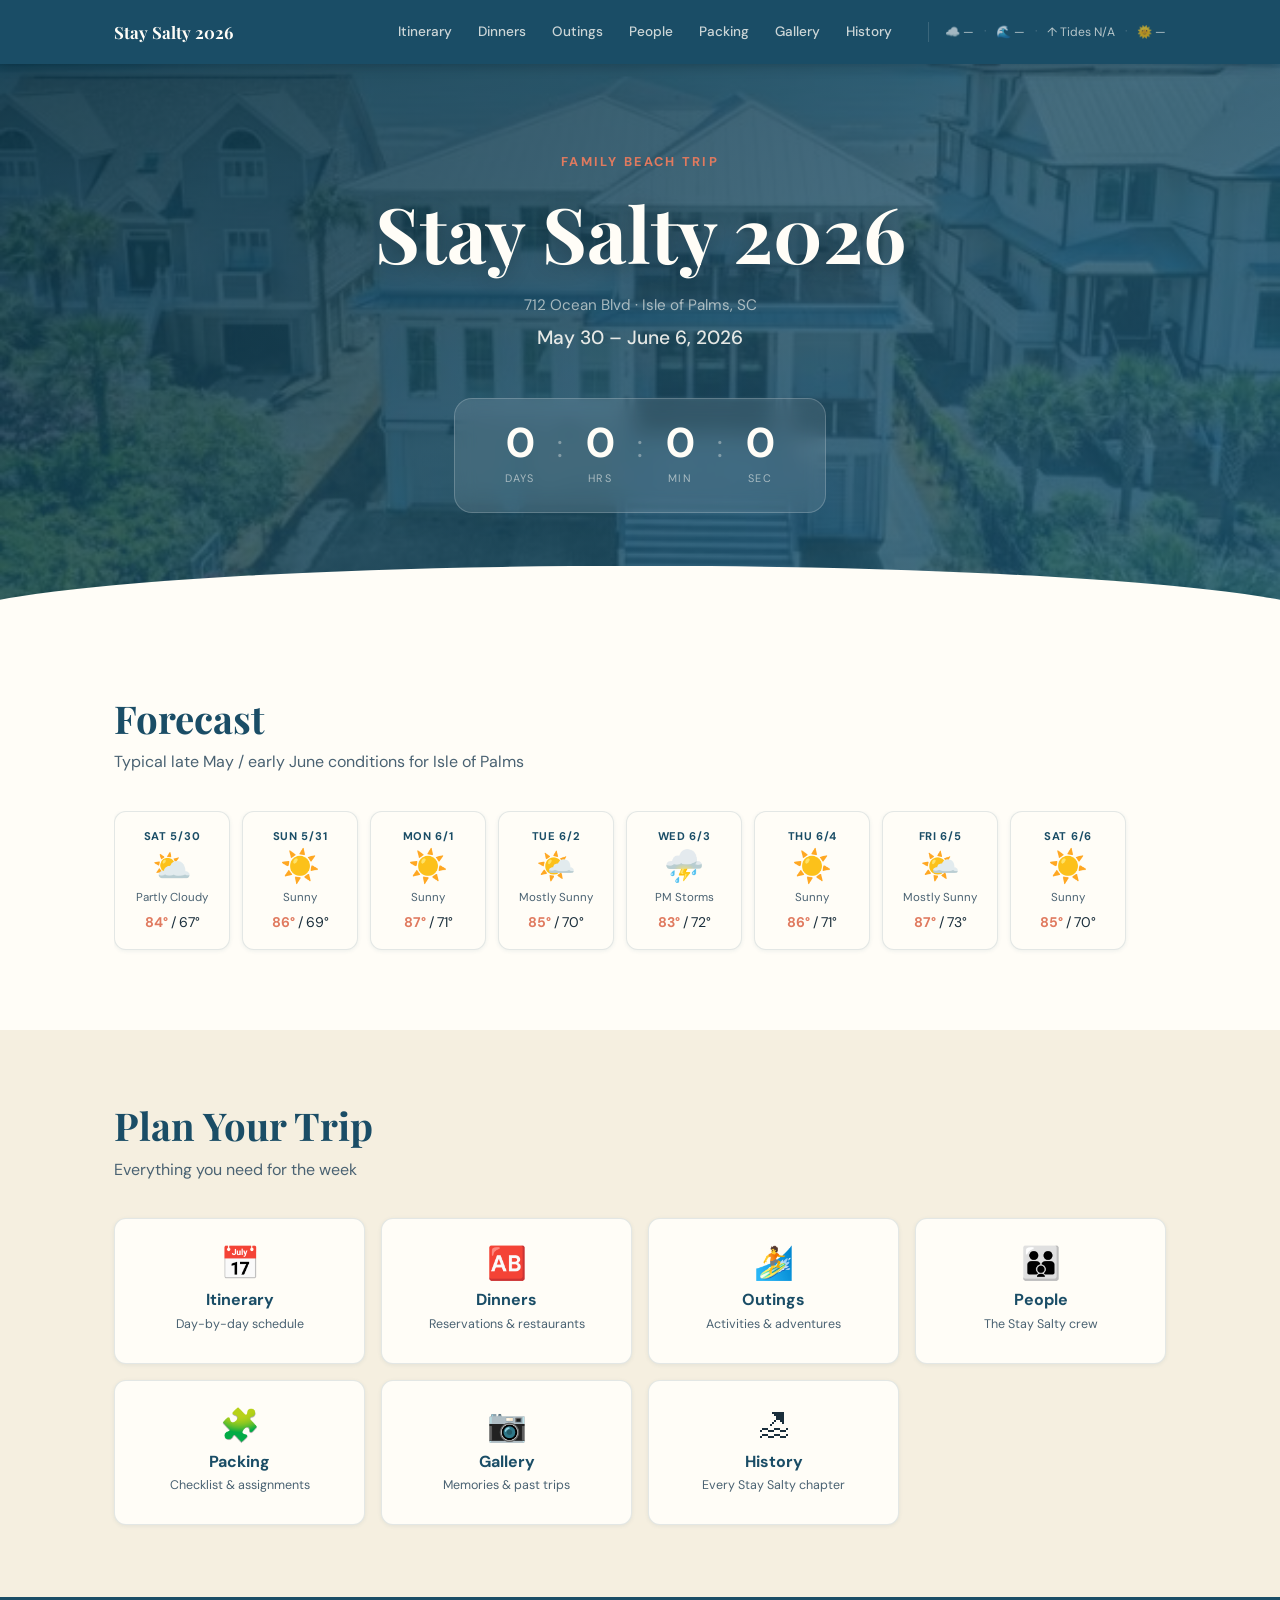
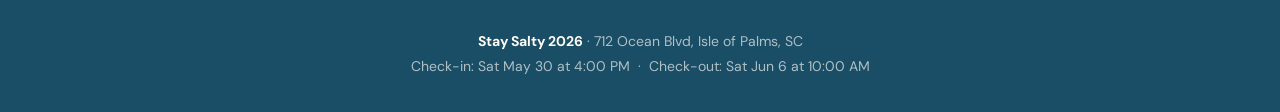
==== index.html @ 6be729a2 "Initial commit — Stay Salty 2026 website Full static site: itinerary, dinners, outings, people, pack" ====
<!DOCTYPE html>
<html lang="en">
<head>
  <meta charset="UTF-8">
  <meta name="viewport" content="width=device-width, initial-scale=1.0">
  <title>Stay Salty 2026 — Isle of Palms, SC</title>
  <link rel="preconnect" href="https://fonts.googleapis.com">
  <link rel="preconnect" href="https://fonts.gstatic.com" crossorigin>
  <link href="https://fonts.googleapis.com/css2?family=Playfair+Display:wght@400;700&family=DM+Sans:ital,wght@0,400;0,500;0,700;1,400&display=swap" rel="stylesheet">
  <link rel="stylesheet" href="css/style.css">
</head>
<body>

  <!-- ── Navigation ──────────────────────────────────────────────────── -->
  <nav id="main-nav">
    <div class="nav-inner">
      <a href="index.html" class="nav-brand">Stay Salty 2026</a>
      <ul class="nav-links">
        <li><a href="itinerary.html">Itinerary</a></li>
        <li><a href="dinners.html">Dinners</a></li>
        <li><a href="outings.html">Outings</a></li>
        <li><a href="people.html">People</a></li>
        <li><a href="packing.html">Packing</a></li>
        <li><a href="gallery.html">Gallery</a></li>
        <li><a href="history.html">History</a></li>
      </ul>
      <button class="nav-toggle" aria-label="Open menu">&#9776;</button>
    </div>
  </nav>

  <!-- ── Hero ────────────────────────────────────────────────────────── -->
  <header id="hero">
    <div class="hero-content">
      <p class="hero-eyebrow">Family Beach Trip</p>
      <h1>Stay Salty 2026</h1>
      <p class="hero-location">712 Ocean Blvd &middot; Isle of Palms, SC</p>
      <p class="hero-dates">May 30 &ndash; June 6, 2026</p>
      <div class="countdown" aria-label="Countdown to trip">
        <div class="countdown-unit"><span id="cd-days">--</span><label>Days</label></div>
        <div class="countdown-sep">:</div>
        <div class="countdown-unit"><span id="cd-hours">--</span><label>Hrs</label></div>
        <div class="countdown-sep">:</div>
        <div class="countdown-unit"><span id="cd-mins">--</span><label>Min</label></div>
        <div class="countdown-sep">:</div>
        <div class="countdown-unit"><span id="cd-secs">--</span><label>Sec</label></div>
      </div>
      <!-- Live conditions — shown below countdown on mobile, hidden on desktop (nav has it) -->
      <div class="hero-conditions" id="hero-conditions" aria-label="Live conditions">
        <div class="hc-item hc-loading" id="hc-weather">&#9729;&#65039;</div>
        <div class="hc-item hc-loading" id="hc-surf">&#127754;</div>
        <div class="hc-item hc-loading" id="hc-tide">&#8593;</div>
        <div class="hc-item hc-loading" id="hc-sun">&#127774;</div>
      </div>
    </div>
    <div class="hero-wave" aria-hidden="true"></div>
  </header>

  <!-- ── Weather Strip ────────────────────────────────────────────────── -->
  <section id="weather">
    <div class="container">
      <h2 class="section-title">Forecast</h2>
      <p class="section-sub">Typical late May / early June conditions for Isle of Palms</p>
      <div class="weather-strip">
        <div class="weather-day">
          <span class="w-label">Sat 5/30</span>
          <span class="w-icon">⛅</span>
          <span class="w-desc">Partly Cloudy</span>
          <span class="w-temps"><strong>84&deg;</strong>&thinsp;/&thinsp;67&deg;</span>
        </div>
        <div class="weather-day">
          <span class="w-label">Sun 5/31</span>
          <span class="w-icon">☀️</span>
          <span class="w-desc">Sunny</span>
          <span class="w-temps"><strong>86&deg;</strong>&thinsp;/&thinsp;69&deg;</span>
        </div>
        <div class="weather-day">
          <span class="w-label">Mon 6/1</span>
          <span class="w-icon">☀️</span>
          <span class="w-desc">Sunny</span>
          <span class="w-temps"><strong>87&deg;</strong>&thinsp;/&thinsp;71&deg;</span>
        </div>
        <div class="weather-day">
          <span class="w-label">Tue 6/2</span>
          <span class="w-icon">🌤️</span>
          <span class="w-desc">Mostly Sunny</span>
          <span class="w-temps"><strong>85&deg;</strong>&thinsp;/&thinsp;70&deg;</span>
        </div>
        <div class="weather-day">
          <span class="w-label">Wed 6/3</span>
          <span class="w-icon">⛈️</span>
          <span class="w-desc">PM Storms</span>
          <span class="w-temps"><strong>83&deg;</strong>&thinsp;/&thinsp;72&deg;</span>
        </div>
        <div class="weather-day">
          <span class="w-label">Thu 6/4</span>
          <span class="w-icon">☀️</span>
          <span class="w-desc">Sunny</span>
          <span class="w-temps"><strong>86&deg;</strong>&thinsp;/&thinsp;71&deg;</span>
        </div>
        <div class="weather-day">
          <span class="w-label">Fri 6/5</span>
          <span class="w-icon">🌤️</span>
          <span class="w-desc">Mostly Sunny</span>
          <span class="w-temps"><strong>87&deg;</strong>&thinsp;/&thinsp;73&deg;</span>
        </div>
        <div class="weather-day">
          <span class="w-label">Sat 6/6</span>
          <span class="w-icon">☀️</span>
          <span class="w-desc">Sunny</span>
          <span class="w-temps"><strong>85&deg;</strong>&thinsp;/&thinsp;70&deg;</span>
        </div>
      </div>
    </div>
  </section>

  <!-- ── Quick Links ──────────────────────────────────────────────────── -->
  <section class="section-sand">
    <div class="container">
      <h2 class="section-title">Plan Your Trip</h2>
      <p class="section-sub">Everything you need for the week</p>
      <div class="quicklinks-grid">
        <a href="itinerary.html" class="quicklink-card">
          <span class="ql-icon">&#128197;</span>
          <span class="ql-text"><strong>Itinerary</strong><span>Day-by-day schedule</span></span>
        </a>
        <a href="dinners.html" class="quicklink-card">
          <span class="ql-icon">&#127374;</span>
          <span class="ql-text"><strong>Dinners</strong><span>Reservations &amp; restaurants</span></span>
        </a>
        <a href="outings.html" class="quicklink-card">
          <span class="ql-icon">&#127940;</span>
          <span class="ql-text"><strong>Outings</strong><span>Activities &amp; adventures</span></span>
        </a>
        <a href="people.html" class="quicklink-card">
          <span class="ql-icon">&#128106;</span>
          <span class="ql-text"><strong>People</strong><span>The Stay Salty crew</span></span>
        </a>
        <a href="packing.html" class="quicklink-card">
          <span class="ql-icon">&#129513;</span>
          <span class="ql-text"><strong>Packing</strong><span>Checklist &amp; assignments</span></span>
        </a>
        <a href="gallery.html" class="quicklink-card">
          <span class="ql-icon">&#128247;</span>
          <span class="ql-text"><strong>Gallery</strong><span>Memories &amp; past trips</span></span>
        </a>
        <a href="history.html" class="quicklink-card">
          <span class="ql-icon">&#127958;</span>
          <span class="ql-text"><strong>History</strong><span>Every Stay Salty chapter</span></span>
        </a>
      </div>
    </div>
  </section>

  <!-- ── Footer ───────────────────────────────────────────────────────── -->
  <footer>
    <div class="container">
      <p><strong>Stay Salty 2026</strong> &middot; 712 Ocean Blvd, Isle of Palms, SC</p>
      <p>Check-in: Sat May 30 at 4:00 PM &nbsp;&middot;&nbsp; Check-out: Sat Jun 6 at 10:00 AM</p>
    </div>
  </footer>

  <script src="js/data.js"></script>
  <script src="js/app.js"></script>
</body>
</html>
---- css/style.css ----
/* Google Fonts */
@import url('https://fonts.googleapis.com/css2?family=Playfair+Display:wght@400;700&family=DM+Sans:ital,wght@0,400;0,500;0,700;1,400&display=swap');

/* ─── Variables ─────────────────────────────────────────────────────────── */
:root {
  --navy:      #1A4D66;
  --sand:      #F5EFE0;
  --coral:     #E07A5F;
  --green:     #3D6B4F;
  --white:     #FFFDF7;
  --text-dark: #1a2e3b;
  --text-mid:  #4a6272;
  --text-light:#7a99aa;
  --border:    rgba(26,77,102,.12);
  --shadow-sm: 0 1px 4px rgba(26,77,102,.08);
  --shadow-md: 0 4px 16px rgba(26,77,102,.13);
  --radius:    12px;
  --radius-sm: 8px;
}

/* ─── Reset ─────────────────────────────────────────────────────────────── */
*,*::before,*::after { box-sizing:border-box; margin:0; padding:0; }

html { scroll-behavior:smooth; scroll-padding-top:68px; }

body {
  font-family:'DM Sans',sans-serif;
  background:var(--white);
  color:var(--text-dark);
  line-height:1.6;
  font-size:16px;
}

h1,h2,h3,h4 { font-family:'Playfair Display',serif; line-height:1.2; }
a { color:var(--navy); text-decoration:none; transition:color .18s; }
a:hover { color:var(--coral); }

.container { max-width:1100px; margin:0 auto; padding:0 24px; }

/* ─── Nav ───────────────────────────────────────────────────────────────── */
#main-nav {
  position:sticky;
  top:0;
  z-index:200;
  background:var(--navy);
  box-shadow:0 2px 12px rgba(0,0,0,.22);
}

.nav-inner {
  max-width:1100px;
  margin:0 auto;
  padding:0 24px;
  height:64px;
  display:flex;
  align-items:center;
  gap:24px;
}

.nav-brand {
  font-family:'Playfair Display',serif;
  color:var(--white);
  font-size:1.05rem;
  font-weight:700;
  white-space:nowrap;
  flex-shrink:0;
  text-decoration:none;
  margin-right:auto; /* pin brand to far left; everything else flows right */
}
.nav-brand:hover { color:rgba(255,253,247,.8); }

.nav-links a.nav-active { background:rgba(255,255,255,.2); color:var(--white); }

.nav-links {
  display:flex;
  list-style:none;
  gap:2px;
  flex-wrap:wrap;
}

.nav-links a {
  display:block;
  color:rgba(255,253,247,.78);
  font-size:.85rem;
  font-weight:500;
  padding:6px 12px;
  border-radius:6px;
  transition:background .18s, color .18s;
}
.nav-links a:hover { background:rgba(255,255,255,.15); color:var(--white); }

.nav-toggle { display:none; }

/* ─── Hero ──────────────────────────────────────────────────────────────── */
#hero {
  background-image:url('../hero_image_1.JPG');
  background-size:cover;
  background-position:center;
  color:var(--white);
  text-align:center;
  padding:88px 24px 110px;
  position:relative;
  overflow:hidden;
}

#hero::before {
  content:'';
  position:absolute;
  inset:0;
  background:
    linear-gradient(145deg, rgba(13,53,71,.88) 0%, rgba(26,77,102,.80) 55%, rgba(26,84,112,.84) 100%),
    radial-gradient(ellipse 70% 60% at 65% 35%, rgba(224,122,95,.12), transparent),
    radial-gradient(ellipse 50% 40% at 15% 75%, rgba(61,107,79,.08), transparent);
  pointer-events:none;
}

.hero-content { position:relative; z-index:1; }
.hero-wave    { position:relative; z-index:1; }

.hero-eyebrow {
  font-size:.8rem;
  font-weight:700;
  text-transform:uppercase;
  letter-spacing:.18em;
  color:var(--coral);
  margin-bottom:14px;
}

#hero h1 {
  font-size:clamp(2.6rem, 6vw, 5rem);
  color:var(--white);
  margin-bottom:14px;
  text-shadow:0 2px 20px rgba(0,0,0,.28);
}

.hero-location {
  font-size:.95rem;
  color:rgba(255,253,247,.6);
  margin-bottom:6px;
}

.hero-dates {
  font-size:1.2rem;
  font-weight:500;
  color:rgba(255,253,247,.88);
  margin-bottom:44px;
}

.countdown {
  display:inline-flex;
  align-items:center;
  gap:8px;
  background:rgba(255,255,255,.1);
  backdrop-filter:blur(10px);
  border:1px solid rgba(255,255,255,.2);
  border-radius:18px;
  padding:22px 36px;
}

.countdown-unit {
  display:flex;
  flex-direction:column;
  align-items:center;
  min-width:58px;
}

.countdown-unit span {
  font-size:2.6rem;
  font-weight:700;
  line-height:1;
  color:var(--white);
  font-variant-numeric:tabular-nums;
}

.countdown-unit label {
  font-size:.68rem;
  text-transform:uppercase;
  letter-spacing:.12em;
  color:rgba(255,253,247,.55);
  margin-top:5px;
}

.countdown-sep {
  font-size:2rem;
  color:rgba(255,253,247,.35);
  font-weight:300;
  margin-bottom:18px;
}

.hero-wave {
  position:absolute;
  bottom:-1px; left:0; right:0;
  height:58px;
  background:var(--white);
  clip-path:ellipse(55% 100% at 50% 100%);
}

/* ─── Sections ──────────────────────────────────────────────────────────── */
section { padding:72px 0; }
.section-sand { background:var(--sand); }

.section-title {
  font-size:clamp(1.75rem,3vw,2.4rem);
  color:var(--navy);
  margin-bottom:8px;
}

.section-sub { color:var(--text-mid); margin-bottom:36px; }

.empty-note { color:var(--text-mid); font-style:italic; }

/* ─── Spinner & Error ───────────────────────────────────────────────────── */
.spinner-wrap {
  display:flex;
  flex-direction:column;
  align-items:center;
  gap:14px;
  padding:56px 24px;
  color:var(--text-mid);
}

.spinner {
  width:36px; height:36px;
  border:3px solid var(--border);
  border-top-color:var(--navy);
  border-radius:50%;
  animation:spin .75s linear infinite;
}

@keyframes spin { to { transform:rotate(360deg); } }

.error-box {
  background:#fff0ee;
  border:1px solid #f5c6bd;
  border-radius:var(--radius);
  padding:20px 24px;
  color:#a83020;
  line-height:1.55;
}

/* ─── Weather Strip ─────────────────────────────────────────────────────── */
.weather-strip {
  display:flex;
  gap:12px;
  overflow-x:auto;
  padding-bottom:8px;
  scrollbar-width:thin;
  scrollbar-color:var(--border) transparent;
}

.weather-day {
  flex:0 0 auto;
  min-width:116px;
  background:var(--white);
  border:1px solid var(--border);
  border-radius:var(--radius);
  padding:16px 12px;
  text-align:center;
  box-shadow:var(--shadow-sm);
  display:flex;
  flex-direction:column;
  align-items:center;
  gap:4px;
  transition:transform .18s, box-shadow .18s;
}
.weather-day:hover { transform:translateY(-2px); box-shadow:var(--shadow-md); }

.w-label { font-size:.7rem; font-weight:700; color:var(--navy); text-transform:uppercase; letter-spacing:.06em; }
.w-icon  { font-size:2rem; line-height:1.1; }
.w-desc  { font-size:.72rem; color:var(--text-mid); }
.w-temps { font-size:.875rem; color:var(--text-dark); }
.w-temps strong { color:var(--coral); }

/* ─── Card Grid ─────────────────────────────────────────────────────────── */
.card-grid {
  display:grid;
  grid-template-columns:repeat(auto-fill, minmax(300px,1fr));
  gap:20px;
}

/* ─── Dinner Cards ──────────────────────────────────────────────────────── */
.dinner-card {
  background:var(--white);
  border:1px solid var(--border);
  border-radius:var(--radius);
  padding:24px;
  box-shadow:var(--shadow-sm);
  display:flex;
  flex-direction:column;
  gap:0;
  transition:transform .18s, box-shadow .18s;
}
.dinner-card:hover { transform:translateY(-2px); box-shadow:var(--shadow-md); }

.dinner-night {
  font-size:.7rem;
  font-weight:700;
  text-transform:uppercase;
  letter-spacing:.12em;
  color:var(--coral);
  margin-bottom:6px;
}

.dinner-name {
  font-family:'Playfair Display',serif;
  font-size:1.2rem;
  color:var(--navy);
  margin-bottom:3px;
}

.dinner-type {
  font-size:.78rem;
  color:var(--text-mid);
  margin-bottom:14px;
}

.dinner-meta { display:flex; flex-direction:column; gap:6px; font-size:.85rem; }

.dinner-meta-row { display:flex; gap:10px; align-items:flex-start; }

.dinner-meta-label {
  font-weight:600;
  color:var(--text-mid);
  min-width:88px;
  flex-shrink:0;
  font-size:.8rem;
}

.dinner-maps-link {
  display:inline-block;
  margin-top:14px;
  font-size:.78rem;
  font-weight:600;
  color:var(--navy);
  border:1.5px solid var(--border);
  border-radius:6px;
  padding:5px 12px;
  transition:background .18s, color .18s, border-color .18s;
  align-self:flex-start;
}
.dinner-maps-link:hover { background:var(--navy); color:var(--white); border-color:var(--navy); }

/* ─── Filter Bar ────────────────────────────────────────────────────────── */
.filter-bar { display:flex; gap:8px; flex-wrap:wrap; margin-bottom:24px; }

.filter-btn {
  font-family:'DM Sans',sans-serif;
  font-size:.85rem;
  font-weight:500;
  padding:7px 18px;
  border-radius:20px;
  border:1.5px solid var(--border);
  background:transparent;
  color:var(--text-mid);
  cursor:pointer;
  transition:all .18s;
}
.filter-btn:hover  { border-color:var(--navy); color:var(--navy); }
.filter-btn.active { background:var(--navy); color:var(--white); border-color:var(--navy); }

/* ─── Outings Cards ─────────────────────────────────────────────────────── */
.outing-card {
  background:var(--white);
  border:1px solid var(--border);
  border-radius:var(--radius);
  padding:20px;
  box-shadow:var(--shadow-sm);
  transition:transform .18s, box-shadow .18s;
}
.outing-card:hover  { transform:translateY(-2px); box-shadow:var(--shadow-md); }

.outing-header {
  display:flex;
  justify-content:space-between;
  align-items:flex-start;
  gap:12px;
  margin-bottom:10px;
}

.outing-name { font-family:'Playfair Display',serif; font-size:1.05rem; color:var(--navy); }

.category-badge {
  font-size:.68rem;
  font-weight:700;
  text-transform:uppercase;
  letter-spacing:.08em;
  padding:3px 10px;
  border-radius:20px;
  flex-shrink:0;
  white-space:nowrap;
}

.badge-Beach  { background:#dff0fa; color:#1a6a94; }
.badge-Food   { background:#fdeee8; color:#a84228; }
.badge-Kids   { background:#fdf6e0; color:#8a6010; }
.badge-Nature { background:#e8f4ec; color:#2a6040; }

.outing-meta { font-size:.8rem; color:var(--text-mid); display:flex; flex-direction:column; gap:3px; }
.outing-meta strong { color:var(--text-dark); }

.outing-notes {
  margin-top:10px;
  font-size:.78rem;
  color:var(--text-mid);
  font-style:italic;
  border-top:1px solid var(--border);
  padding-top:8px;
}

/* ─── People Grid ───────────────────────────────────────────────────────── */
.people-grid {
  display:grid;
  grid-template-columns:repeat(auto-fill, minmax(200px,1fr));
  gap:20px;
}

.person-card {
  background:var(--white);
  border:1px solid var(--border);
  border-radius:var(--radius);
  padding:24px 20px;
  text-align:center;
  box-shadow:var(--shadow-sm);
  transition:transform .18s, box-shadow .18s;
}
.person-card:hover { transform:translateY(-2px); box-shadow:var(--shadow-md); }

.avatar {
  width:62px; height:62px;
  border-radius:50%;
  display:flex;
  align-items:center;
  justify-content:center;
  font-family:'Playfair Display',serif;
  font-size:1.3rem;
  font-weight:700;
  color:#fff;
  margin:0 auto 14px;
  text-shadow:0 1px 4px rgba(0,0,0,.2);
}

.person-name   { font-family:'Playfair Display',serif; font-size:1rem; color:var(--navy); margin-bottom:3px; }
.person-family { font-size:.7rem; font-weight:700; text-transform:uppercase; letter-spacing:.1em; color:var(--coral); margin-bottom:6px; }
.person-role   { font-size:.8rem; color:var(--text-mid); margin-bottom:10px; }
.person-details { font-size:.75rem; color:var(--text-light); display:flex; flex-direction:column; gap:2px; }

/* ─── Itinerary Accordion ───────────────────────────────────────────────── */
.accordion { display:flex; flex-direction:column; gap:8px; }

.accordion-day {
  border:1px solid var(--border);
  border-radius:var(--radius);
  overflow:hidden;
}

.accordion-day summary {
  padding:16px 20px;
  cursor:pointer;
  display:flex;
  align-items:center;
  gap:16px;
  background:var(--white);
  list-style:none;
  user-select:none;
  transition:background .18s;
}
.accordion-day summary::-webkit-details-marker { display:none; }
.accordion-day summary:hover { background:#ede8db; }
.accordion-day[open] summary { background:var(--navy); }

.accordion-day-date {
  font-family:'Playfair Display',serif;
  font-size:1.05rem;
  color:var(--text-dark);
  flex:1;
}
.accordion-day[open] .accordion-day-date { color:var(--white); }

.accordion-arrow {
  font-size:.75rem;
  color:var(--text-light);
  transition:transform .2s;
}
.accordion-day[open] .accordion-arrow { transform:rotate(180deg); color:rgba(255,253,247,.6); }

.accordion-day-body { padding:20px; display:flex; flex-direction:column; gap:18px; }

.time-block-label {
  font-size:.7rem;
  font-weight:700;
  text-transform:uppercase;
  letter-spacing:.14em;
  color:var(--green);
  margin-bottom:8px;
  padding-bottom:4px;
  border-bottom:1px solid var(--border);
}

.activity-row {
  padding:9px 0;
  border-bottom:1px solid var(--border);
}
.activity-row:last-child { border-bottom:none; }

.activity-name   { font-weight:500; color:var(--text-dark); font-size:.9rem; }
.activity-detail { color:var(--text-mid); font-size:.8rem; margin-top:2px; }
.activity-who    { font-size:.75rem; color:var(--coral); font-style:italic; margin-top:2px; }

/* ─── Packing ───────────────────────────────────────────────────────────── */
.packing-group { margin-bottom:28px; }

.packing-category-header {
  display:flex;
  align-items:center;
  justify-content:space-between;
  font-family:'Playfair Display',serif;
  font-size:1.05rem;
  color:var(--navy);
  padding:12px 16px;
  background:rgba(26,77,102,.06);
  border-radius:var(--radius-sm);
  margin-bottom:4px;
}

.packing-count { font-size:.75rem; color:var(--text-mid); font-family:'DM Sans',sans-serif; }

.packing-item {
  display:flex;
  align-items:flex-start;
  gap:12px;
  padding:10px 16px;
  border-bottom:1px solid var(--border);
  transition:background .14s;
}
.packing-item:last-child { border-bottom:none; }
.packing-item:hover { background:rgba(245,239,224,.6); }

.packing-checkbox {
  width:17px; height:17px;
  accent-color:var(--green);
  flex-shrink:0;
  margin-top:3px;
  cursor:pointer;
}

.packing-item-label { cursor:pointer; flex:1; }
.packing-item-name  { font-size:.9rem; }
.packing-item.checked .packing-item-name { text-decoration:line-through; color:var(--text-light); }
.packing-item-sub   { font-size:.75rem; color:var(--text-mid); margin-top:1px; }

.progress-bar-wrap {
  background:rgba(26,77,102,.1);
  border-radius:99px;
  height:7px;
  margin-bottom:8px;
  overflow:hidden;
}

.progress-bar {
  height:100%;
  background:var(--green);
  border-radius:99px;
  transition:width .3s;
  width:0%;
}

.progress-label { font-size:.8rem; color:var(--text-mid); margin-bottom:24px; }

/* ─── Gallery ───────────────────────────────────────────────────────────── */
/* Toolbar: filter bar + upload button */
.gallery-toolbar {
  display:flex;
  align-items:center;
  gap:16px;
  margin-bottom:24px;
  flex-wrap:wrap;
}
.gallery-toolbar .filter-bar { flex:1; margin-bottom:0; }

.gallery-upload-btn {
  display:flex;
  align-items:center;
  gap:8px;
  background:var(--navy);
  color:var(--white);
  border:none;
  border-radius:var(--radius);
  padding:10px 20px;
  font-size:.9rem;
  font-weight:600;
  cursor:pointer;
  font-family:'DM Sans',sans-serif;
  white-space:nowrap;
  flex-shrink:0;
  transition:background .18s, transform .18s, box-shadow .18s;
}
.gallery-upload-btn:hover {
  background:var(--coral);
  transform:translateY(-1px);
  box-shadow:var(--shadow-md);
}

.gallery-status {
  font-size:.82rem;
  color:var(--text-mid);
  font-style:italic;
  margin-bottom:12px;
  min-height:1.2em;
}

.gallery-grid {
  display:grid;
  grid-template-columns:repeat(auto-fill, minmax(170px,1fr));
  gap:16px;
}

.gallery-card {
  aspect-ratio:1;
  background:var(--sand);
  border:1px solid var(--border);
  border-radius:var(--radius);
  display:flex;
  flex-direction:column;
  align-items:center;
  justify-content:center;
  gap:8px;
  transition:transform .18s, box-shadow .18s;
  overflow:hidden;
}
.gallery-card:hover { transform:translateY(-2px); box-shadow:var(--shadow-md); }

.gallery-emoji    { font-size:2.4rem; line-height:1; }
.gallery-label    { font-size:.78rem; color:var(--text-mid); text-align:center; padding:0 12px; }
.gallery-year-tag { font-size:.68rem; font-weight:700; color:var(--coral); text-transform:uppercase; }

.gallery-card-upcoming {
  background:linear-gradient(135deg, var(--navy), #2a6a90);
  border-color:transparent;
}
.gallery-card-upcoming .gallery-label    { color:rgba(255,253,247,.7); }
.gallery-card-upcoming .gallery-year-tag { color:var(--coral); }

/* Real photo cards */
.gallery-photo {
  position:relative;
  cursor:pointer;
  padding:0;
  border:none;
}
.gallery-photo img {
  width:100%; height:100%;
  object-fit:cover;
  display:block;
  transition:transform .3s;
}
.gallery-photo:hover img { transform:scale(1.05); }
.gallery-photo-meta {
  position:absolute;
  bottom:0; left:0; right:0;
  padding:20px 10px 8px;
  background:linear-gradient(transparent, rgba(0,0,0,.45));
  display:flex;
  justify-content:flex-end;
}
.gallery-photo .gallery-year-tag { color:#fff; }

/* Lightbox */
.lightbox {
  position:fixed;
  inset:0;
  z-index:900;
  display:flex;
  align-items:center;
  justify-content:center;
}
.lightbox[hidden] { display:none; }

.lightbox-backdrop {
  position:absolute;
  inset:0;
  background:rgba(0,0,0,.9);
}

.lightbox-inner {
  position:relative;
  z-index:1;
  max-width:92vw;
  max-height:92vh;
  display:flex;
  align-items:center;
  justify-content:center;
}

.lightbox-img {
  max-width:92vw;
  max-height:88vh;
  border-radius:var(--radius);
  object-fit:contain;
  box-shadow:0 8px 40px rgba(0,0,0,.5);
  display:block;
}

.lightbox-close {
  position:absolute;
  top:-18px; right:-18px;
  width:38px; height:38px;
  border-radius:50%;
  background:var(--white);
  color:var(--navy);
  border:none;
  font-size:1.3rem;
  cursor:pointer;
  display:flex;
  align-items:center;
  justify-content:center;
  font-weight:700;
  z-index:2;
  box-shadow:0 2px 10px rgba(0,0,0,.3);
  line-height:1;
  transition:background .15s;
}
.lightbox-close:hover { background:var(--coral); color:var(--white); }

/* ─── History Timeline ──────────────────────────────────────────────────── */
.timeline { position:relative; padding-left:120px; }

.timeline::before {
  content:'';
  position:absolute;
  left:100px; top:0; bottom:0;
  width:2px;
  background:var(--border);
}

.timeline-item { position:relative; margin-bottom:22px; }

.timeline-item::before {
  content:'';
  position:absolute;
  left:-22px; top:20px;
  width:12px; height:12px;
  border-radius:50%;
  background:var(--navy);
  border:2px solid var(--sand);
  box-shadow:0 0 0 2px var(--navy);
}

.timeline-gap::before { background:var(--text-light); box-shadow:0 0 0 2px var(--text-light); }

.timeline-year {
  position:absolute;
  left:-120px; top:14px;
  width:96px;
  font-family:'Playfair Display',serif;
  font-size:1.05rem;
  font-weight:700;
  color:var(--navy);
  text-align:right;
}

.timeline-gap .timeline-year { color:var(--text-light); }

.timeline-card {
  background:var(--white);
  border:1px solid var(--border);
  border-radius:var(--radius);
  padding:16px 20px;
  box-shadow:var(--shadow-sm);
}
.timeline-card p { font-size:.875rem; color:var(--text-mid); margin-top:4px; }
.timeline-card-skip { background:transparent; box-shadow:none; border-style:dashed; }
.timeline-card-skip em { color:var(--text-light); font-size:.875rem; }

.timeline-current::before { background:var(--coral); box-shadow:0 0 0 2px var(--coral); }
.timeline-card-current {
  border-color:var(--coral);
  background:linear-gradient(135deg, #fff7f5, var(--white));
}

/* ─── Footer ────────────────────────────────────────────────────────────── */
footer {
  background:var(--navy);
  color:rgba(255,253,247,.65);
  text-align:center;
  padding:32px 24px;
  font-size:.875rem;
  line-height:1.8;
}
footer strong { color:var(--white); }

/* ─── Responsive: Tablet ────────────────────────────────────────────────── */
@media (max-width:900px) {
  .nav-toggle {
    display:flex;
    align-items:center;
    justify-content:center;
    margin-left:auto;
    background:none;
    border:1px solid rgba(255,255,255,.3);
    color:var(--white);
    width:40px; height:40px;
    border-radius:6px;
    cursor:pointer;
    font-size:1.2rem;
    flex-shrink:0;
  }

  .nav-links {
    display:none;
    position:absolute;
    top:64px; left:0; right:0;
    background:var(--navy);
    padding:12px 24px 20px;
    flex-direction:column;
    gap:2px;
    box-shadow:0 8px 20px rgba(0,0,0,.22);
    z-index:300;
  }
  .nav-links.nav-open { display:flex; }
  #main-nav { position:sticky; }
}

/* ─── Responsive: Mobile (≤768px) ──────────────────────────────────────── */
@media (max-width:768px) {

  /* Global spacing tighter on mobile */
  .container { padding:0 16px; }
  section    { padding:40px 0; }

  /* ── Nav — strip to brand only, bottom nav takes over ── */
  #main-nav .nav-inner { height:52px; gap:0; }
  .nav-brand { font-size:.95rem; }

  /* ── Hero ── */
  #hero { padding:44px 20px 80px; }
  .hero-eyebrow { font-size:.72rem; margin-bottom:8px; }
  #hero h1 { font-size:clamp(2rem,10vw,3.2rem); margin-bottom:10px; }
  .hero-location { font-size:.85rem; }
  .hero-dates { font-size:1rem; margin-bottom:28px; }

  .countdown {
    padding:12px 14px;
    gap:4px;
    border-radius:14px;
  }
  .countdown-unit { min-width:38px; }
  .countdown-unit span { font-size:1.6rem; }
  .countdown-unit label { font-size:.6rem; }
  .countdown-sep { font-size:1.2rem; margin-bottom:12px; }

  .hero-wave { height:44px; }

  /* ── Page banners ── */
  .page-banner { padding:36px 0 44px; }
  .page-banner h1 { font-size:clamp(1.75rem,7vw,2.4rem); margin-bottom:6px; }
  .page-banner::after { height:28px; }

  /* ── Page main ── */
  .page-main { padding:28px 0 40px; }

  /* ── Section titles ── */
  .section-title { font-size:1.55rem; margin-bottom:6px; }
  .section-sub   { font-size:.875rem; margin-bottom:24px; }

  /* ── Weather strip ── */
  .weather-day { min-width:96px; padding:12px 8px; }
  .w-icon  { font-size:1.75rem; }
  .w-label { font-size:.65rem; }

  /* ── Card grids — single column ── */
  .card-grid   { grid-template-columns:1fr; gap:14px; }
  .people-grid { grid-template-columns:repeat(2,1fr); gap:12px; }
  .gallery-grid{ grid-template-columns:repeat(2,1fr); gap:12px; }

  /* ── Gallery toolbar ── */
  .gallery-toolbar { flex-direction:column; align-items:stretch; gap:10px; }
  .gallery-toolbar .filter-bar { flex:unset; }
  .gallery-upload-btn { justify-content:center; width:100%; }

  /* ── Quick links — vertical list ── */
  .quicklinks-grid { grid-template-columns:1fr; gap:6px; }
  .quicklink-card  {
    flex-direction:row;
    text-align:left;
    padding:14px 18px;
    gap:16px;
    justify-content:flex-start;
    align-items:center;
  }
  .ql-icon { font-size:1.5rem; }
  .ql-text { flex:1; }
  .quicklink-card strong { font-size:.95rem; }
  .quicklink-card::after {
    content:'›';
    margin-left:auto;
    font-size:1.4rem;
    color:var(--text-light);
    align-self:center;
    flex-shrink:0;
  }

  /* ── Filter bars — horizontally scrollable, no wrap ── */
  .filter-bar {
    flex-wrap:nowrap;
    overflow-x:auto;
    -webkit-overflow-scrolling:touch;
    scrollbar-width:none;
    padding-bottom:2px;
    margin-bottom:18px;
  }
  .filter-bar::-webkit-scrollbar { display:none; }
  .filter-btn { padding:6px 14px; font-size:.8rem; flex-shrink:0; }

  /* ── Gallery + History filter — 3-col grid, all buttons visible ── */
  .gallery-filter,
  .history-filter {
    display:grid;
    grid-template-columns:repeat(3, 1fr);
    gap:6px;
    overflow-x:visible;
    flex-wrap:unset;
    padding-bottom:0;
  }
  .gallery-filter .filter-btn,
  .history-filter .filter-btn { flex-shrink:unset; width:100%; text-align:center; padding:9px 4px; }
  .gallery-filter .filter-btn:first-child,
  .history-filter .filter-btn:first-child { grid-column:1 / -1; }

  /* ── Dinner cards ── */
  .dinner-card { padding:18px; }
  .dinner-name { font-size:1.05rem; }
  .dinner-meta-label { min-width:72px; }
  .dinner-meta { font-size:.82rem; }

  /* ── Outing cards ── */
  .outing-card { padding:16px; }
  .outing-name { font-size:1rem; }

  /* ── People cards ── */
  .person-card { padding:18px 12px; }
  .avatar { width:52px; height:52px; font-size:1.1rem; }
  .person-name { font-size:.9rem; }

  /* ── Cruise timeline ── */
  .day-block > summary { padding:14px 16px; }
  .day-header-date { font-size:.95rem; }
  .day-events { padding:14px 16px 2px; }
  .cruise-activity { font-size:.88rem; }
  .cruise-time { font-size:.68rem; padding:1px 7px; }
  .cruise-location, .cruise-who { font-size:.75rem; }
  .cruise-content { padding-bottom:14px; }

  /* ── Packing ── */
  .packing-category-header { padding:10px 14px; font-size:.95rem; }
  .packing-item { padding:10px 14px; gap:10px; }
  .packing-item-name { font-size:.875rem; }
  .progress-label { font-size:.75rem; }

  /* ── History timeline — stacked vertical list ── */
  .timeline { padding-left:0; }
  .timeline::before { display:none; }
  .timeline-item { display:flex; flex-direction:column; gap:4px; margin-bottom:14px; }
  .timeline-item::before { display:none; }
  .timeline-year { position:static; width:auto; font-size:.78rem; font-weight:700; text-transform:uppercase; letter-spacing:.1em; padding-top:0; color:var(--navy); }
  .timeline-gap .timeline-year { color:var(--text-light); }
  .timeline-current .timeline-year { color:var(--coral); }
  .timeline-card { padding:12px 14px; }
  .timeline-card p { font-size:.82rem; }
}

/* ─── Responsive: Small phones (≤400px) ────────────────────────────────── */
@media (max-width:400px) {
  .countdown-unit span { font-size:1.4rem; }
  .countdown-unit { min-width:32px; }
  .countdown-sep { font-size:1rem; }
  .people-grid { grid-template-columns:repeat(2,1fr); }
  .gallery-grid{ grid-template-columns:repeat(2,1fr); }
  .cruise-time { font-size:.64rem; padding:1px 6px; }
  .timeline-year { font-size:.72rem; letter-spacing:.08em; }
}

/* ─── Page Banner (sub-pages) ───────────────────────────────────────────── */
.page-banner {
  background:linear-gradient(135deg, #0d3547 0%, var(--navy) 100%);
  color:var(--white);
  padding:52px 0 60px;
  position:relative;
  overflow:hidden;
}

.page-banner::before {
  content:'';
  position:absolute;
  inset:0;
  background:radial-gradient(ellipse 80% 60% at 70% 50%, rgba(224,122,95,.1), transparent);
  pointer-events:none;
}

.page-banner::after {
  content:'';
  position:absolute;
  bottom:-1px; left:0; right:0;
  height:36px;
  background:var(--white);
  clip-path:ellipse(55% 100% at 50% 100%);
}

.page-banner-sand::after { background:var(--sand); }

.page-eyebrow {
  font-size:.72rem;
  font-weight:700;
  text-transform:uppercase;
  letter-spacing:.16em;
  color:var(--coral);
  margin-bottom:10px;
  position:relative;
}

.page-banner h1 {
  font-size:clamp(2rem,4vw,2.8rem);
  color:var(--white);
  margin-bottom:8px;
  position:relative;
}

.page-subtitle {
  color:rgba(255,253,247,.62);
  font-size:.95rem;
  position:relative;
}

.page-main        { padding:44px 0 72px; background:var(--white); }
.page-main-sand   { background:var(--sand); }

/* ─── Cruise-style Itinerary Timeline ───────────────────────────────────── */
.day-block {
  margin-bottom:10px;
  border-radius:var(--radius);
  overflow:hidden;
}

.day-block > summary {
  display:flex;
  align-items:center;
  gap:14px;
  padding:15px 22px;
  background:var(--navy);
  color:var(--white);
  border-radius:var(--radius);
  cursor:pointer;
  list-style:none;
  user-select:none;
  transition:background .18s;
}
.day-block > summary::-webkit-details-marker { display:none; }
.day-block > summary:hover { background:#1e5f7e; }
.day-block[open] > summary { border-radius:var(--radius) var(--radius) 0 0; }

.day-header-date {
  font-family:'Playfair Display',serif;
  font-size:1.05rem;
  flex:1;
}

.day-header-count {
  font-size:.72rem;
  color:rgba(255,253,247,.5);
  white-space:nowrap;
}

.day-arrow {
  font-size:.7rem;
  color:rgba(255,253,247,.45);
  transition:transform .2s;
}
.day-block[open] .day-arrow { transform:rotate(180deg); }

.day-events {
  background:var(--white);
  border:1px solid var(--border);
  border-top:none;
  border-radius:0 0 var(--radius) var(--radius);
  padding:20px 22px 4px;
}

/* Individual timeline entry: dot+line | content (time now inline) */
.cruise-entry {
  display:grid;
  grid-template-columns:28px 1fr;
}

.cruise-marker {
  display:flex;
  flex-direction:column;
  align-items:center;
  padding:0 9px;
}

.cruise-dot {
  width:10px; height:10px;
  border-radius:50%;
  background:var(--coral);
  outline:2px solid var(--coral);
  border:2px solid var(--white);
  flex-shrink:0;
  margin-top:5px;
}

.cruise-line {
  flex:1;
  width:2px;
  min-height:20px;
  background:var(--border);
  margin-top:5px;
}

.cruise-content { padding-bottom:20px; }

.cruise-activity-row {
  display:flex;
  align-items:baseline;
  flex-wrap:wrap;
  gap:6px;
}

.cruise-activity {
  font-size:.93rem;
  font-weight:600;
  color:var(--text-dark);
  line-height:1.35;
}

.cruise-time {
  font-size:.72rem;
  font-weight:700;
  color:var(--white);
  background:var(--coral);
  border-radius:20px;
  padding:1px 8px;
  white-space:nowrap;
  line-height:1.6;
}

.cruise-location {
  font-size:.79rem;
  color:var(--text-mid);
  margin-top:4px;
}

.cruise-who {
  font-size:.73rem;
  color:var(--coral);
  font-style:italic;
  margin-top:3px;
}

/* ─── Nav Live Conditions Widget ────────────────────────────────────────── */
.nav-conditions {
  display:flex;
  align-items:center;
  gap:10px;
  font-size:.76rem;
  color:rgba(255,253,247,.68);
  border-left:1px solid rgba(255,255,255,.14);
  padding-left:16px;
  white-space:nowrap;
  flex-shrink:0;
}

.nc-item {
  display:flex;
  align-items:baseline;
  gap:4px;
  line-height:1.2;
}

.nc-item strong { color:rgba(255,253,247,.96); font-weight:600; }

/* secondary label (condition text, wave period, station) */
.nc-sub {
  font-size:.7rem;
  color:rgba(255,253,247,.46);
  margin-left:2px;
}

.nc-sep { color:rgba(255,253,247,.22); }

.nc-loading {
  opacity:.4;
  animation:ncpulse 1.4s ease-in-out infinite;
}
@keyframes ncpulse { 0%,100%{opacity:.25} 50%{opacity:.55} }

/* hide on narrow screens where nav gets crowded */
@media (max-width:1050px) { .nav-conditions { display:none; } }

/* ─── Hero Conditions Pills (mobile / mid-width) ────────────────────────── */
.hero-conditions {
  display:none; /* desktop: conditions live in the nav */
  flex-wrap:wrap;
  justify-content:center;
  gap:8px;
  margin-top:18px;
}

.hc-item {
  display:flex;
  align-items:center;
  gap:5px;
  background:rgba(255,255,255,.13);
  backdrop-filter:blur(8px);
  -webkit-backdrop-filter:blur(8px);
  border:1px solid rgba(255,255,255,.18);
  border-radius:20px;
  padding:7px 14px;
  font-size:.8rem;
  color:rgba(255,253,247,.9);
  white-space:nowrap;
}
.hc-item strong { color:var(--white); font-weight:600; }
.hc-item .nc-sub { color:rgba(255,253,247,.55); margin-left:2px; }

.hc-loading {
  opacity:.4;
  animation:ncpulse 1.4s ease-in-out infinite;
}

/* show hero conditions when the nav widget is hidden */
@media (max-width:1050px) {
  .hero-conditions { display:flex; }
}

/* ─── Mobile Bottom Navigation ──────────────────────────────────────────── */
#bottom-nav {
  display:none;
}
#bn-drawer {
  display:none;
}

@media (max-width:768px) {
  /* ── Bottom nav bar ── */
  #bottom-nav {
    display:flex;
    position:fixed;
    bottom:0; left:0; right:0;
    height:62px;
    background:var(--white);
    border-top:1px solid var(--border);
    box-shadow:0 -2px 16px rgba(26,77,102,.1);
    z-index:500;
    padding-bottom:env(safe-area-inset-bottom, 0px);
  }

  .bn-item {
    flex:1;
    display:flex;
    flex-direction:column;
    align-items:center;
    justify-content:center;
    gap:3px;
    color:var(--text-light);
    font-size:.6rem;
    font-weight:700;
    text-transform:uppercase;
    letter-spacing:.04em;
    text-decoration:none;
    background:none;
    border:none;
    cursor:pointer;
    padding:6px 2px;
    -webkit-tap-highlight-color:transparent;
    transition:color .15s;
    font-family:'DM Sans',sans-serif;
    position:relative;
  }

  .bn-item svg { transition:stroke .15s; }
  .bn-item:active { opacity:.7; }

  .bn-item.bn-active,
  .bn-item:hover {
    color:var(--navy);
  }

  .bn-item.bn-active::after {
    content:'';
    position:absolute;
    top:0; left:10px; right:10px;
    height:3px;
    background:var(--coral);
    border-radius:0 0 3px 3px;
  }

  /* ── More drawer ── */
  #bn-drawer {
    display:block;
    position:fixed;
    bottom:62px; left:0; right:0;
    background:var(--white);
    border-top:1px solid var(--border);
    box-shadow:0 -4px 28px rgba(26,77,102,.15);
    z-index:499;
    padding:16px;
  }
  #bn-drawer[hidden] { display:none; }

  .bn-drawer-grid {
    display:grid;
    grid-template-columns:1fr 1fr;
    gap:10px;
  }

  .bn-drawer-item {
    display:flex;
    align-items:center;
    justify-content:center;
    padding:16px 12px;
    background:var(--sand);
    border-radius:var(--radius-sm);
    font-size:.95rem;
    font-weight:600;
    color:var(--navy);
    text-decoration:none;
    text-align:center;
    min-height:52px;
    -webkit-tap-highlight-color:transparent;
  }
  .bn-drawer-item.bn-active {
    background:var(--navy);
    color:var(--white);
  }

  /* ── Top nav: show hamburger, dropdown replaces bottom-nav More drawer ── */
  .nav-toggle { display:flex !important; }
  .nav-links  { display:none !important; top:52px; padding:8px 16px 16px; gap:4px; }
  .nav-links.nav-open { display:flex !important; }
  .nav-links a { font-size:.95rem; padding:12px 16px; border-radius:var(--radius-sm); }
  .nav-links li { border-bottom:1px solid rgba(255,255,255,.08); }
  .nav-links li:last-child { border-bottom:none; }

  /* ── Push body content above bottom nav ── */
  body {
    padding-bottom:calc(62px + env(safe-area-inset-bottom, 0px));
  }
}

/* ─── Right Now Card (Itinerary page) ───────────────────────────────────── */
.now-card {
  background:linear-gradient(135deg, var(--navy) 0%, #1e5f7e 100%);
  color:var(--white);
  border-radius:var(--radius);
  padding:22px 26px;
  margin-bottom:28px;
  display:flex;
  flex-direction:column;
  gap:5px;
  box-shadow:var(--shadow-md);
}

.now-eyebrow {
  font-size:.68rem;
  font-weight:700;
  text-transform:uppercase;
  letter-spacing:.16em;
  color:var(--coral);
}

.now-activity {
  font-family:'Playfair Display',serif;
  font-size:1.35rem;
  color:var(--white);
  line-height:1.25;
}

.now-detail {
  font-size:.82rem;
  color:rgba(255,253,247,.65);
  margin-top:2px;
}

.now-next {
  font-size:.8rem;
  color:rgba(255,253,247,.55);
  margin-top:10px;
  padding-top:10px;
  border-top:1px solid rgba(255,255,255,.14);
}
.now-next strong { color:rgba(255,253,247,.88); }

@media (max-width:768px) {
  .now-card { padding:18px 18px; margin-bottom:20px; }
  .now-activity { font-size:1.15rem; }
}

/* ─── Homepage Quick Links ───────────────────────────────────────────────── */
.quicklinks-grid {
  display:grid;
  grid-template-columns:repeat(auto-fill, minmax(200px,1fr));
  gap:16px;
}

.quicklink-card {
  display:flex;
  flex-direction:column;
  align-items:center;
  gap:8px;
  background:var(--white);
  border:1px solid var(--border);
  border-radius:var(--radius);
  padding:28px 20px;
  text-align:center;
  color:var(--text-dark);
  text-decoration:none;
  box-shadow:var(--shadow-sm);
  transition:transform .18s, box-shadow .18s, border-color .18s;
}
.quicklink-card:hover {
  transform:translateY(-3px);
  box-shadow:var(--shadow-md);
  border-color:var(--coral);
  color:var(--text-dark);
}
.ql-icon { font-size:2rem; line-height:1; flex-shrink:0; }
.ql-text { display:flex; flex-direction:column; gap:2px; }
.quicklink-card strong { font-size:1rem; color:var(--navy); }
.quicklink-card .ql-text > span { font-size:.78rem; color:var(--text-mid); }
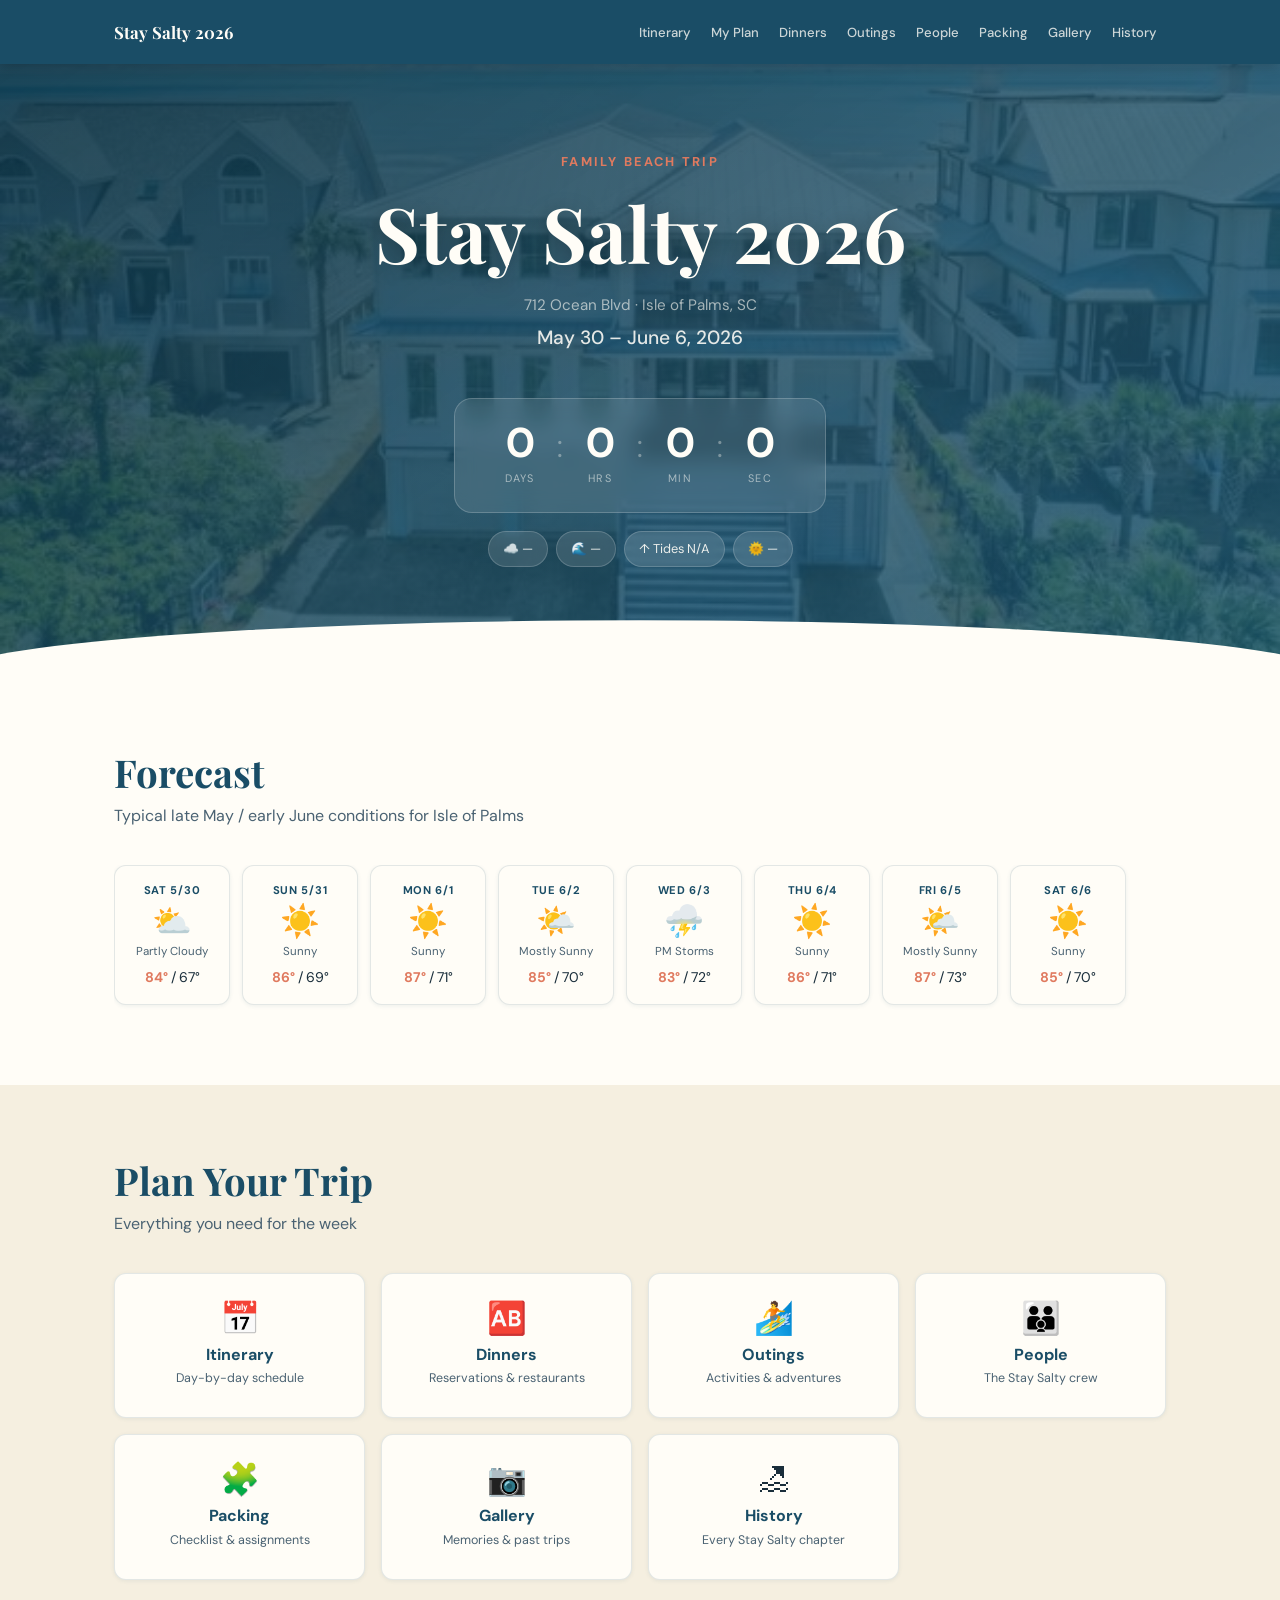
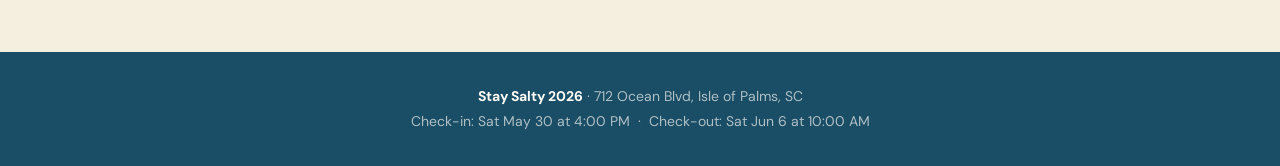
==== commit 205685a4: "Add My Plan — personal activity save list Each itinerary activity gets a star toggle (☆/★). Tapping " ====
--- a/index.html
+++ b/index.html
@@ -17,6 +17,7 @@
       <a href="index.html" class="nav-brand">Stay Salty 2026</a>
       <ul class="nav-links">
         <li><a href="itinerary.html">Itinerary</a></li>
+        <li><a href="my-activities.html">My Plan</a></li>
         <li><a href="dinners.html">Dinners</a></li>
         <li><a href="outings.html">Outings</a></li>
         <li><a href="people.html">People</a></li>
--- a/css/style.css
+++ b/css/style.css
@@ -20,6 +20,7 @@
 
 /* ─── Reset ─────────────────────────────────────────────────────────────── */
 *,*::before,*::after { box-sizing:border-box; margin:0; padding:0; }
+[hidden] { display:none !important; }
 
 html { scroll-behavior:smooth; scroll-padding-top:68px; }
 
@@ -74,17 +75,20 @@
   display:flex;
   list-style:none;
   gap:2px;
-  flex-wrap:wrap;
+  flex-wrap:nowrap;
+  flex-shrink:1;
+  min-width:0;
 }
 
 .nav-links a {
   display:block;
   color:rgba(255,253,247,.78);
-  font-size:.85rem;
+  font-size:.82rem;
   font-weight:500;
-  padding:6px 12px;
+  padding:6px 9px;
   border-radius:6px;
   transition:background .18s, color .18s;
+  white-space:nowrap;
 }
 .nav-links a:hover { background:rgba(255,255,255,.15); color:var(--white); }
 
@@ -1192,7 +1196,7 @@
 @keyframes ncpulse { 0%,100%{opacity:.25} 50%{opacity:.55} }
 
 /* hide on narrow screens where nav gets crowded */
-@media (max-width:1050px) { .nav-conditions { display:none; } }
+@media (max-width:1350px) { .nav-conditions { display:none; } }
 
 /* ─── Hero Conditions Pills (mobile / mid-width) ────────────────────────── */
 .hero-conditions {
@@ -1226,7 +1230,7 @@
 }
 
 /* show hero conditions when the nav widget is hidden */
-@media (max-width:1050px) {
+@media (max-width:1350px) {
   .hero-conditions { display:flex; }
 }
 
@@ -1425,3 +1429,111 @@
 .ql-text { display:flex; flex-direction:column; gap:2px; }
 .quicklink-card strong { font-size:1rem; color:var(--navy); }
 .quicklink-card .ql-text > span { font-size:.78rem; color:var(--text-mid); }
+
+/* ─── Save-to-My-Plan star (itinerary entries) ──────────────────────────── */
+.activity-save-label {
+  display:inline-flex;
+  align-items:center;
+  cursor:pointer;
+  margin-left:auto;
+  flex-shrink:0;
+  padding:2px 0 2px 8px;
+  align-self:center;
+  -webkit-tap-highlight-color:transparent;
+}
+
+.activity-save-cb {
+  position:absolute;
+  opacity:0;
+  width:0; height:0;
+  pointer-events:none;
+}
+
+.activity-save-icon {
+  font-size:.95rem;
+  color:var(--text-light);
+  line-height:1;
+  transition:color .15s, transform .15s;
+  user-select:none;
+}
+
+.activity-save-label:hover .activity-save-icon,
+.activity-save-label:focus-within .activity-save-icon { color:var(--coral); transform:scale(1.2); }
+
+.activity-save-cb:checked + .activity-save-icon { color:var(--coral); }
+
+/* ─── My Plan page ───────────────────────────────────────────────────────── */
+.clear-activities-btn {
+  font-family:'DM Sans',sans-serif;
+  font-size:.82rem;
+  font-weight:600;
+  padding:7px 18px;
+  border-radius:20px;
+  border:1.5px solid var(--border);
+  background:transparent;
+  color:var(--text-mid);
+  cursor:pointer;
+  transition:border-color .18s, color .18s;
+  margin-bottom:24px;
+  display:block;
+}
+.clear-activities-btn:hover { border-color:var(--coral); color:var(--coral); }
+
+.my-activities-day { margin-bottom:16px; }
+
+.my-activities-day-header {
+  font-family:'Playfair Display',serif;
+  font-size:1rem;
+  color:var(--white);
+  background:var(--navy);
+  padding:11px 18px;
+  border-radius:var(--radius) var(--radius) 0 0;
+}
+
+.my-activity-item {
+  background:var(--white);
+  border:1px solid var(--border);
+  border-top:none;
+  padding:14px 18px;
+}
+.my-activity-item:last-child { border-radius:0 0 var(--radius) var(--radius); }
+
+.my-activity-row {
+  display:flex;
+  align-items:center;
+  gap:10px;
+  justify-content:space-between;
+}
+
+.my-activity-info {
+  display:flex;
+  align-items:baseline;
+  flex-wrap:wrap;
+  gap:6px;
+  flex:1;
+  min-width:0;
+}
+
+.remove-activity-btn {
+  background:none;
+  border:1px solid var(--border);
+  border-radius:50%;
+  width:24px; height:24px;
+  display:flex;
+  align-items:center;
+  justify-content:center;
+  font-size:.65rem;
+  color:var(--text-light);
+  cursor:pointer;
+  flex-shrink:0;
+  transition:background .15s, color .15s, border-color .15s;
+  font-family:'DM Sans',sans-serif;
+  line-height:1;
+  padding:0;
+}
+.remove-activity-btn:hover { background:#fff0ee; border-color:var(--coral); color:var(--coral); }
+
+@media (max-width:768px) {
+  .activity-save-label { padding:4px 0 4px 10px; }
+  .activity-save-icon  { font-size:1.05rem; }
+}
